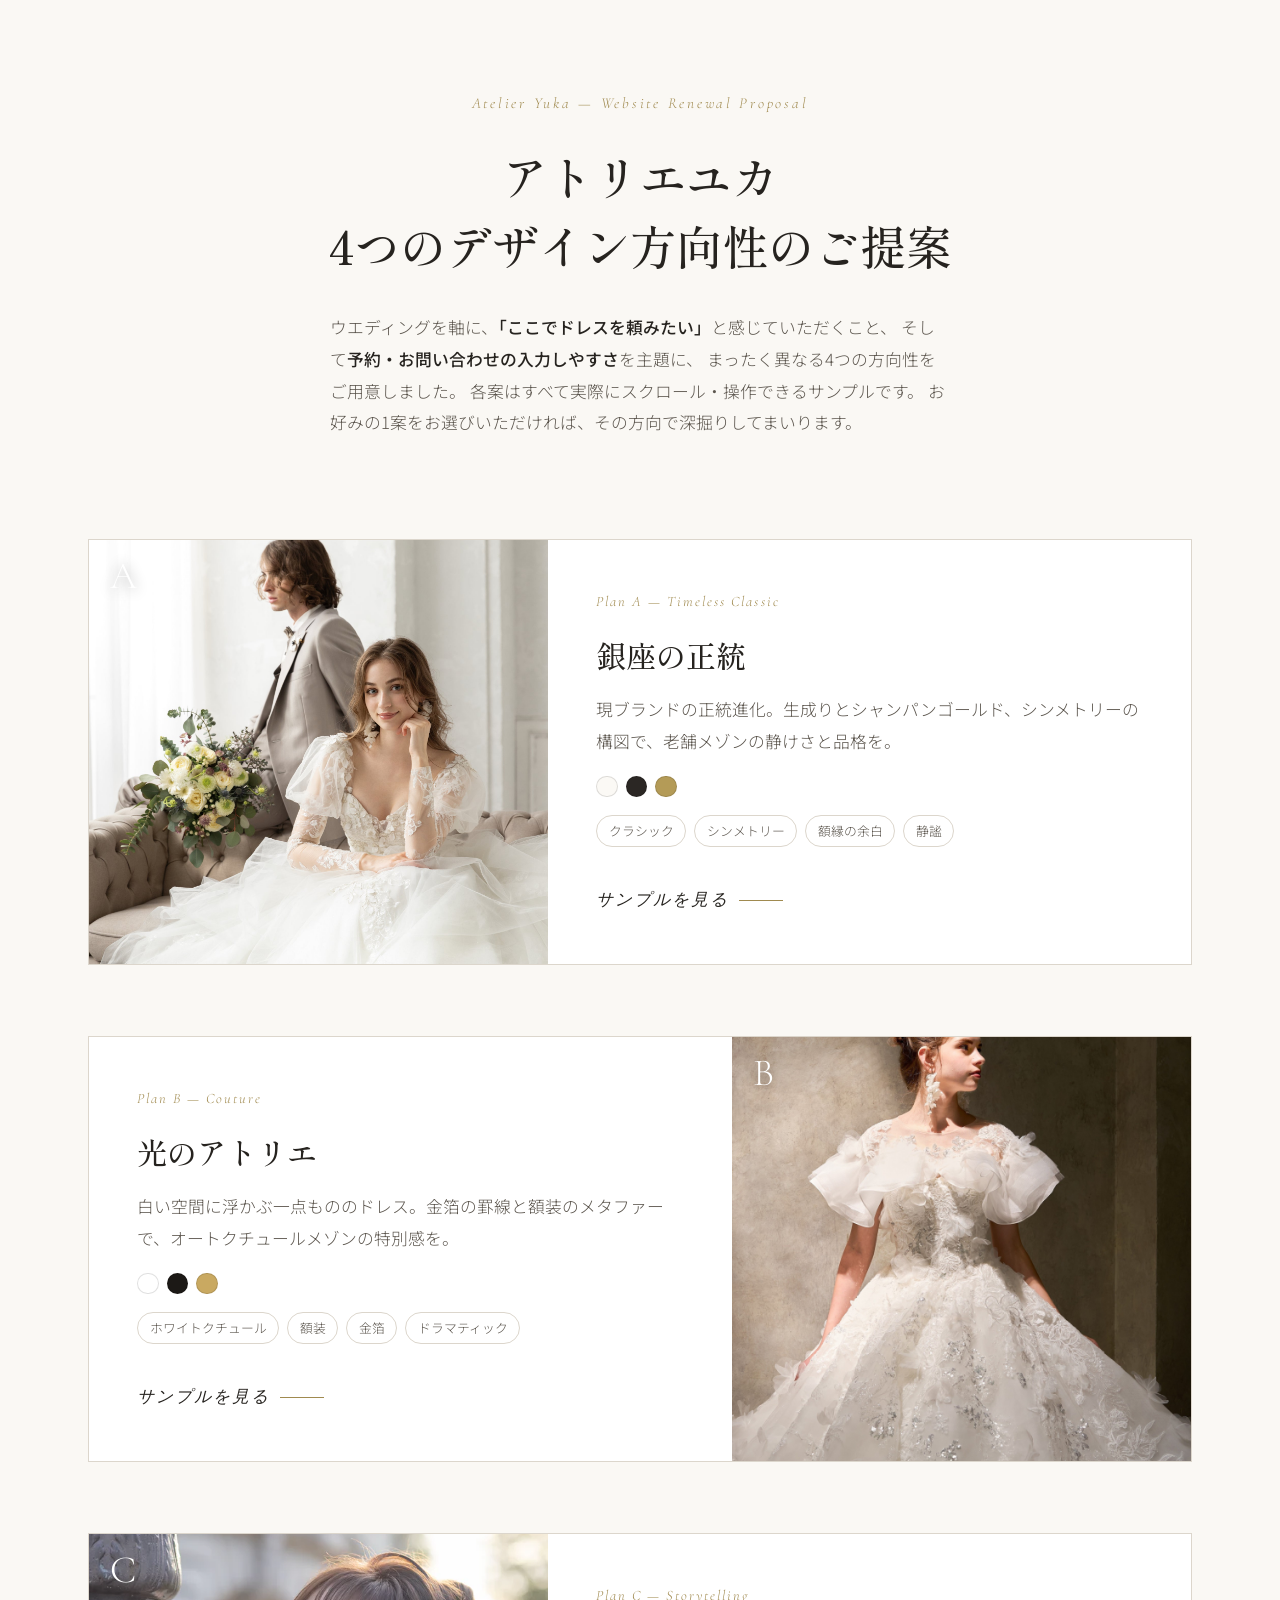
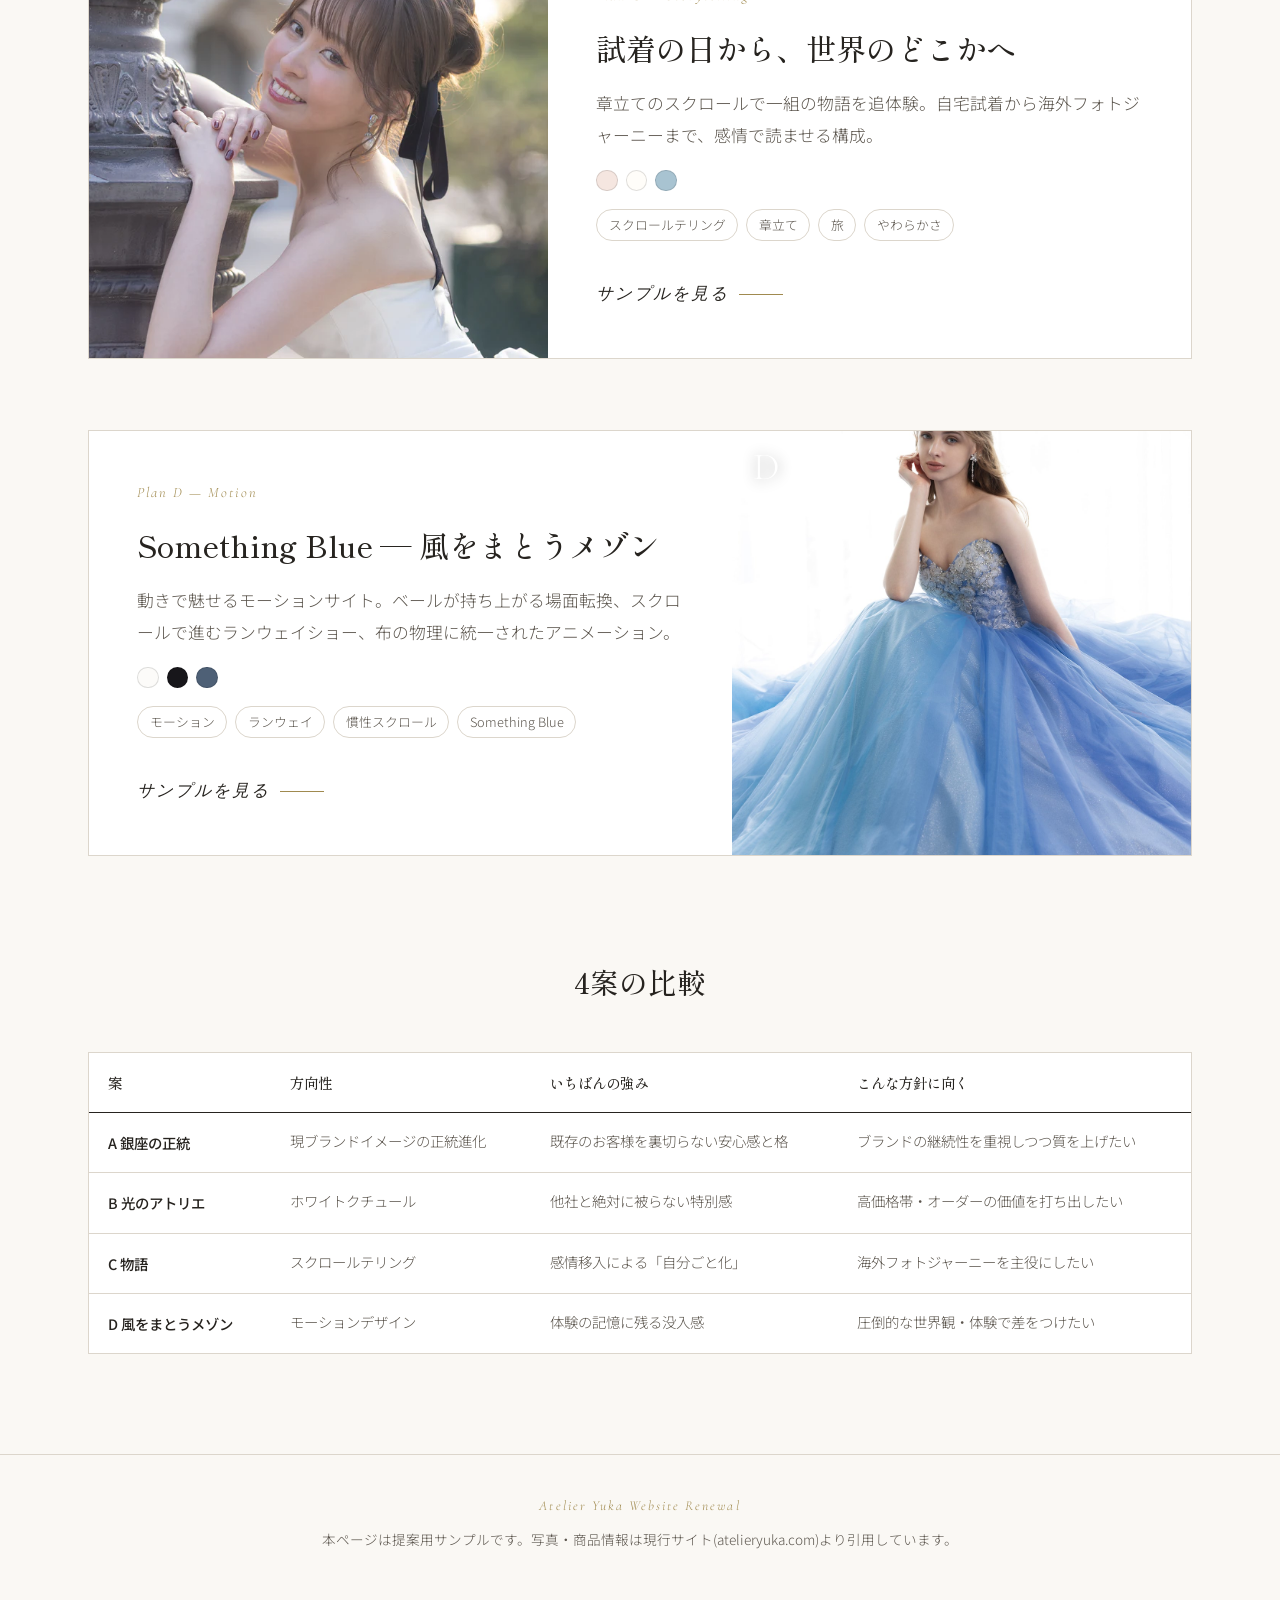
==== archive/index.html @ 978448c2 "refactor: A案をルートに昇格し、比較ページと他案を archive/ へ退避" ====
<!DOCTYPE html>
<html lang="ja">
<head>
<meta charset="UTF-8">
<meta name="viewport" content="width=device-width, initial-scale=1">
<title>アトリエユカ リニューアル提案 — 4つのデザイン案</title>
<meta name="description" content="アトリエユカ サイトフルリプレイスに向けた4つのデザイン方向性のご提案。各案は実際に操作できるサンプルです。">
<link rel="preconnect" href="https://fonts.googleapis.com">
<link rel="preconnect" href="https://fonts.gstatic.com" crossorigin>
<link href="https://fonts.googleapis.com/css2?family=Cormorant+Garamond:ital,wght@0,400;0,500;1,400&family=Noto+Sans+JP:wght@300;400;500&family=Shippori+Mincho:wght@400;500&display=swap" rel="stylesheet">
<style>
:root {
  --ink: #26231f;
  --ink-soft: #5c564e;
  --paper: #faf8f4;
  --line: #dcd6cc;
  --accent: #a08a4f;
  --text-base: clamp(0.95rem, 0.9rem + 0.25vw, 1.05rem);
  --space-section: clamp(4rem, 3rem + 4vw, 7rem);
  --ease-out: cubic-bezier(0.16, 1, 0.3, 1);
}
* { margin: 0; padding: 0; box-sizing: border-box; }
html { scroll-behavior: smooth; }
body {
  font-family: "Noto Sans JP", sans-serif;
  font-weight: 300;
  font-size: var(--text-base);
  line-height: 1.9;
  color: var(--ink);
  background: var(--paper);
  -webkit-font-smoothing: antialiased;
}
img { max-width: 100%; height: auto; display: block; }
a { color: inherit; }
.skip-link {
  position: absolute; left: -9999px; top: 0;
  background: var(--ink); color: #fff; padding: 0.6em 1.2em; z-index: 100;
}
.skip-link:focus { left: 0; }
:focus-visible { outline: 2px solid var(--accent); outline-offset: 3px; }

.wrap { max-width: 1200px; margin: 0 auto; padding: 0 clamp(1.25rem, 4vw, 3rem); }

/* ---- header ---- */
.site-head {
  padding: calc(var(--space-section) * 0.9) 0 var(--space-section);
  text-align: center;
}
.site-head .en {
  font-family: "Cormorant Garamond", serif;
  font-style: italic;
  font-size: 0.95rem;
  letter-spacing: 0.18em;
  color: var(--accent);
  display: block;
  margin-bottom: 1.4rem;
}
.site-head h1 {
  font-family: "Shippori Mincho", serif;
  font-weight: 500;
  font-size: clamp(1.6rem, 1.2rem + 2.4vw, 2.9rem);
  line-height: 1.5;
  text-wrap: balance;
}
.site-head .lede {
  max-width: 620px;
  margin: 2rem auto 0;
  color: var(--ink-soft);
  text-align: left;
}
.site-head .lede strong { font-weight: 500; color: var(--ink); }

/* ---- proposal cards ---- */
.proposals { display: grid; gap: clamp(2.5rem, 2rem + 3vw, 5rem); padding-bottom: var(--space-section); }
.proposal {
  display: grid;
  grid-template-columns: minmax(0, 5fr) minmax(0, 7fr);
  border: 1px solid var(--line);
  background: #fff;
  text-decoration: none;
  overflow: hidden;
  transition: transform 180ms var(--ease-out), box-shadow 180ms var(--ease-out);
}
.proposal:hover, .proposal:focus-visible {
  transform: translateY(-4px);
  box-shadow: 0 18px 40px -20px rgba(38, 35, 31, 0.28);
}
.proposal:nth-of-type(even) { grid-template-columns: minmax(0, 7fr) minmax(0, 5fr); }
.proposal:nth-of-type(even) .proposal-visual { order: 2; }
.proposal-visual { position: relative; min-height: 300px; }
.proposal-visual img {
  position: absolute; inset: 0;
  width: 100%; height: 100%;
  object-fit: cover;
}
.proposal-visual .letter {
  position: absolute; top: 1.1rem; left: 1.3rem;
  font-family: "Cormorant Garamond", serif;
  font-size: 2.4rem; line-height: 1;
  color: #fff;
  text-shadow: 0 1px 14px rgba(0,0,0,0.45);
}
.proposal-body { padding: clamp(1.8rem, 1.4rem + 2vw, 3.2rem); display: flex; flex-direction: column; gap: 1.1rem; }
.proposal-body .plan-no {
  font-family: "Cormorant Garamond", serif;
  font-style: italic;
  letter-spacing: 0.14em;
  font-size: 0.9rem;
  color: var(--accent);
}
.proposal-body h2 {
  font-family: "Shippori Mincho", serif;
  font-weight: 500;
  font-size: clamp(1.35rem, 1.2rem + 0.9vw, 1.9rem);
  line-height: 1.45;
  text-wrap: balance;
}
.proposal-body .concept { color: var(--ink-soft); }
.palette { display: flex; gap: 0.5rem; align-items: center; }
.palette span {
  width: 1.35rem; height: 1.35rem; border-radius: 50%;
  border: 1px solid rgba(0,0,0,0.12);
}
.keywords { display: flex; flex-wrap: wrap; gap: 0.5rem; list-style: none; }
.keywords li {
  font-size: 0.8rem;
  border: 1px solid var(--line);
  padding: 0.25em 0.9em;
  border-radius: 999px;
  color: var(--ink-soft);
  white-space: nowrap;
}
.proposal-body .view {
  margin-top: auto;
  padding-top: 1.2rem;
  font-family: "Cormorant Garamond", serif;
  font-style: italic;
  font-size: 1.05rem;
  letter-spacing: 0.12em;
  color: var(--ink);
  display: inline-flex; align-items: center; gap: 0.6em;
}
.proposal-body .view::after {
  content: "";
  width: 2.6em; height: 1px;
  background: var(--accent);
  transition: transform 180ms var(--ease-out);
  transform-origin: left center;
}
.proposal:hover .view::after, .proposal:focus-visible .view::after { transform: scaleX(1.5); }

/* ---- compare table ---- */
.compare { padding-bottom: var(--space-section); }
.compare h2 {
  font-family: "Shippori Mincho", serif;
  font-weight: 500;
  font-size: clamp(1.3rem, 1.1rem + 1vw, 1.8rem);
  text-align: center;
  margin-bottom: 2.6rem;
}
.compare-scroll { overflow-x: auto; border: 1px solid var(--line); background: #fff; }
table { border-collapse: collapse; width: 100%; min-width: 760px; font-size: 0.9rem; }
caption { position: absolute; left: -9999px; }
th, td { padding: 1rem 1.2rem; text-align: left; vertical-align: top; border-bottom: 1px solid var(--line); }
thead th {
  font-family: "Shippori Mincho", serif;
  font-weight: 500;
  white-space: nowrap;
  border-bottom: 1px solid var(--ink);
}
tbody th { font-weight: 500; white-space: nowrap; }
tbody tr:last-child th, tbody tr:last-child td { border-bottom: none; }
td { color: var(--ink-soft); line-height: 1.7; }

/* ---- footer ---- */
.site-foot {
  border-top: 1px solid var(--line);
  padding: 2.4rem 0 3rem;
  text-align: center;
  color: var(--ink-soft);
  font-size: 0.85rem;
}
.site-foot .en {
  font-family: "Cormorant Garamond", serif;
  font-style: italic;
  letter-spacing: 0.15em;
  display: block;
  margin-bottom: 0.5rem;
  color: var(--accent);
}

@media (max-width: 760px) {
  .proposal, .proposal:nth-of-type(even) { grid-template-columns: 1fr; }
  .proposal:nth-of-type(even) .proposal-visual { order: 0; }
  .proposal-visual { min-height: 0; aspect-ratio: 16 / 9; }
}
@media (prefers-reduced-motion: reduce) {
  html { scroll-behavior: auto; }
  .proposal, .proposal-body .view::after { transition: none; }
}
</style>
</head>
<body>
<a class="skip-link" href="#main">本文へスキップ</a>

<header class="site-head wrap">
  <span class="en">Atelier Yuka — Website Renewal Proposal</span>
  <h1>アトリエユカ<br>4つのデザイン方向性のご提案</h1>
  <p class="lede">
    ウエディングを軸に、<strong>「ここでドレスを頼みたい」</strong>と感じていただくこと、
    そして<strong>予約・お問い合わせの入力しやすさ</strong>を主題に、
    まったく異なる4つの方向性をご用意しました。
    各案はすべて実際にスクロール・操作できるサンプルです。
    お好みの1案をお選びいただければ、その方向で深掘りしてまいります。
  </p>
</header>

<main id="main">
  <div class="proposals wrap">

    <a class="proposal" href="../index.html">
      <div class="proposal-visual">
        <img src="../assets/img/hero-01.jpg" alt="ソファに腰掛けるウエディングドレス姿の女性とタキシードの男性" width="900" height="857" fetchpriority="high">
        <span class="letter" aria-hidden="true">A</span>
      </div>
      <div class="proposal-body">
        <span class="plan-no">Plan A — Timeless Classic</span>
        <h2>銀座の正統</h2>
        <p class="concept">現ブランドの正統進化。生成りとシャンパンゴールド、シンメトリーの構図で、老舗メゾンの静けさと品格を。</p>
        <div class="palette" role="img" aria-label="配色: 生成り、墨、シャンパンゴールド">
          <span style="background:#FBF9F5"></span>
          <span style="background:#2B2724"></span>
          <span style="background:#B49B57"></span>
        </div>
        <ul class="keywords">
          <li>クラシック</li><li>シンメトリー</li><li>額縁の余白</li><li>静謐</li>
        </ul>
        <span class="view">サンプルを見る</span>
      </div>
    </a>

    <a class="proposal" href="b-couture/index.html">
      <div class="proposal-visual">
        <img src="../assets/img/wd-01.png" alt="やわらかな光の中に立つオートクチュールのウエディングドレス" width="1080" height="1350" loading="lazy">
        <span class="letter" aria-hidden="true">B</span>
      </div>
      <div class="proposal-body">
        <span class="plan-no">Plan B — Couture</span>
        <h2>光のアトリエ</h2>
        <p class="concept">白い空間に浮かぶ一点もののドレス。金箔の罫線と額装のメタファーで、オートクチュールメゾンの特別感を。</p>
        <div class="palette" role="img" aria-label="配色: 白、墨、金">
          <span style="background:#FFFFFF"></span>
          <span style="background:#1C1916"></span>
          <span style="background:#C9A961"></span>
        </div>
        <ul class="keywords">
          <li>ホワイトクチュール</li><li>額装</li><li>金箔</li><li>ドラマティック</li>
        </ul>
        <span class="view">サンプルを見る</span>
      </div>
    </a>

    <a class="proposal" href="c-story/index.html">
      <div class="proposal-visual">
        <img src="../assets/img/journey-paris.png" alt="パリ・エッフェル塔の前でのウエディングフォト" width="640" height="960" loading="lazy">
        <span class="letter" aria-hidden="true">C</span>
      </div>
      <div class="proposal-body">
        <span class="plan-no">Plan C — Storytelling</span>
        <h2>試着の日から、世界のどこかへ</h2>
        <p class="concept">章立てのスクロールで一組の物語を追体験。自宅試着から海外フォトジャーニーまで、感情で読ませる構成。</p>
        <div class="palette" role="img" aria-label="配色: ブラッシュ、アイボリー、スカイブルー">
          <span style="background:#F5E6E0"></span>
          <span style="background:#FFFDF9"></span>
          <span style="background:#A8C3D1"></span>
        </div>
        <ul class="keywords">
          <li>スクロールテリング</li><li>章立て</li><li>旅</li><li>やわらかさ</li>
        </ul>
        <span class="view">サンプルを見る</span>
      </div>
    </a>

    <a class="proposal" href="d-motion/index.html">
      <div class="proposal-visual">
        <img src="../assets/img/cd-01.jpg" alt="淡いブルーのカラードレスをまとい座る女性" width="800" height="1199" loading="lazy">
        <span class="letter" aria-hidden="true">D</span>
      </div>
      <div class="proposal-body">
        <span class="plan-no">Plan D — Motion</span>
        <h2>Something Blue — 風をまとうメゾン</h2>
        <p class="concept">動きで魅せるモーションサイト。ベールが持ち上がる場面転換、スクロールで進むランウェイショー、布の物理に統一されたアニメーション。</p>
        <div class="palette" role="img" aria-label="配色: 白磁、墨、サムシングブルー">
          <span style="background:#FCFBF9"></span>
          <span style="background:#17161A"></span>
          <span style="background:#4E6076"></span>
        </div>
        <ul class="keywords">
          <li>モーション</li><li>ランウェイ</li><li>慣性スクロール</li><li>Something Blue</li>
        </ul>
        <span class="view">サンプルを見る</span>
      </div>
    </a>

  </div>

  <section class="compare wrap" aria-labelledby="compare-heading">
    <h2 id="compare-heading">4案の比較</h2>
    <div class="compare-scroll">
      <table>
        <caption>4つのデザイン案の方向性・強み・向いているお客様像の比較</caption>
        <thead>
          <tr>
            <th scope="col">案</th>
            <th scope="col">方向性</th>
            <th scope="col">いちばんの強み</th>
            <th scope="col">こんな方針に向く</th>
          </tr>
        </thead>
        <tbody>
          <tr>
            <th scope="row">A 銀座の正統</th>
            <td>現ブランドイメージの正統進化</td>
            <td>既存のお客様を裏切らない安心感と格</td>
            <td>ブランドの継続性を重視しつつ質を上げたい</td>
          </tr>
          <tr>
            <th scope="row">B 光のアトリエ</th>
            <td>ホワイトクチュール</td>
            <td>他社と絶対に被らない特別感</td>
            <td>高価格帯・オーダーの価値を打ち出したい</td>
          </tr>
          <tr>
            <th scope="row">C 物語</th>
            <td>スクロールテリング</td>
            <td>感情移入による「自分ごと化」</td>
            <td>海外フォトジャーニーを主役にしたい</td>
          </tr>
          <tr>
            <th scope="row">D 風をまとうメゾン</th>
            <td>モーションデザイン</td>
            <td>体験の記憶に残る没入感</td>
            <td>圧倒的な世界観・体験で差をつけたい</td>
          </tr>
        </tbody>
      </table>
    </div>
  </section>
</main>

<footer class="site-foot">
  <div class="wrap">
    <span class="en">Atelier Yuka Website Renewal</span>
    <p>本ページは提案用サンプルです。写真・商品情報は現行サイト(atelieryuka.com)より引用しています。</p>
  </div>
</footer>
</body>
</html>
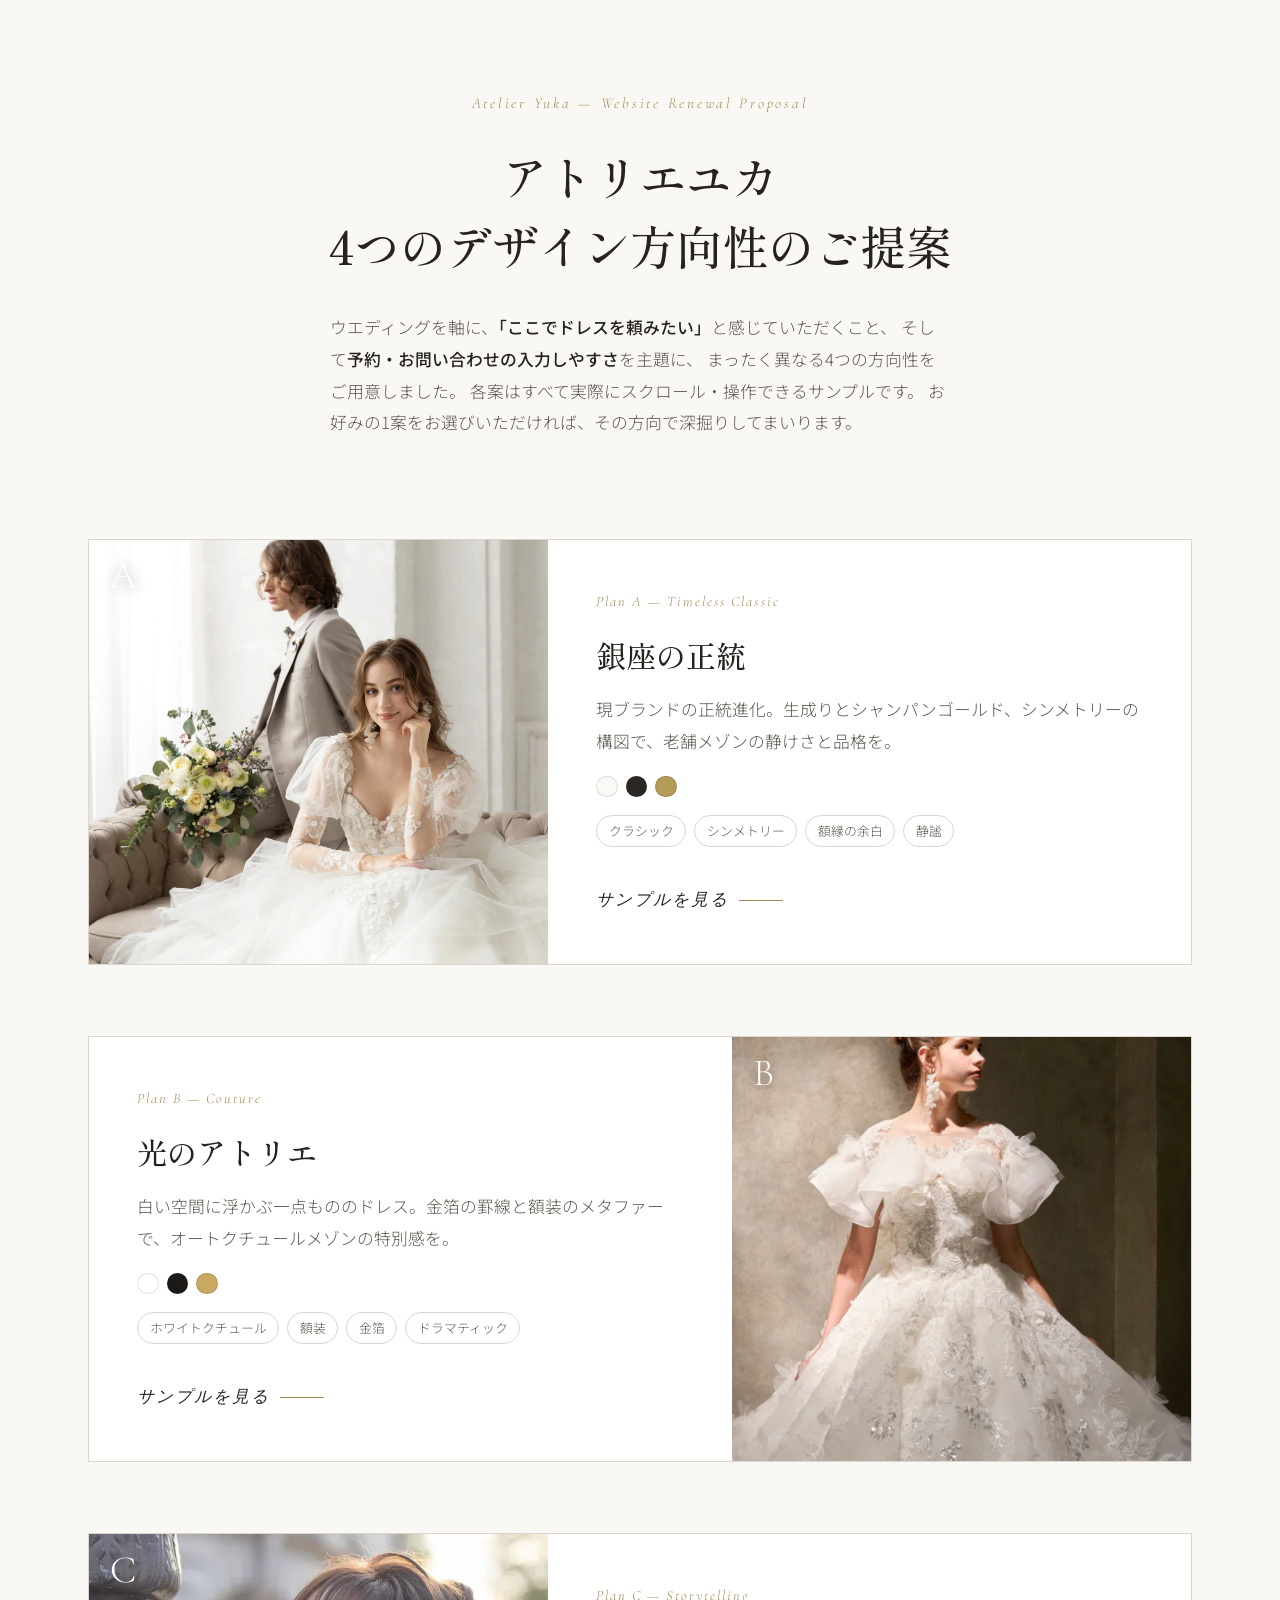
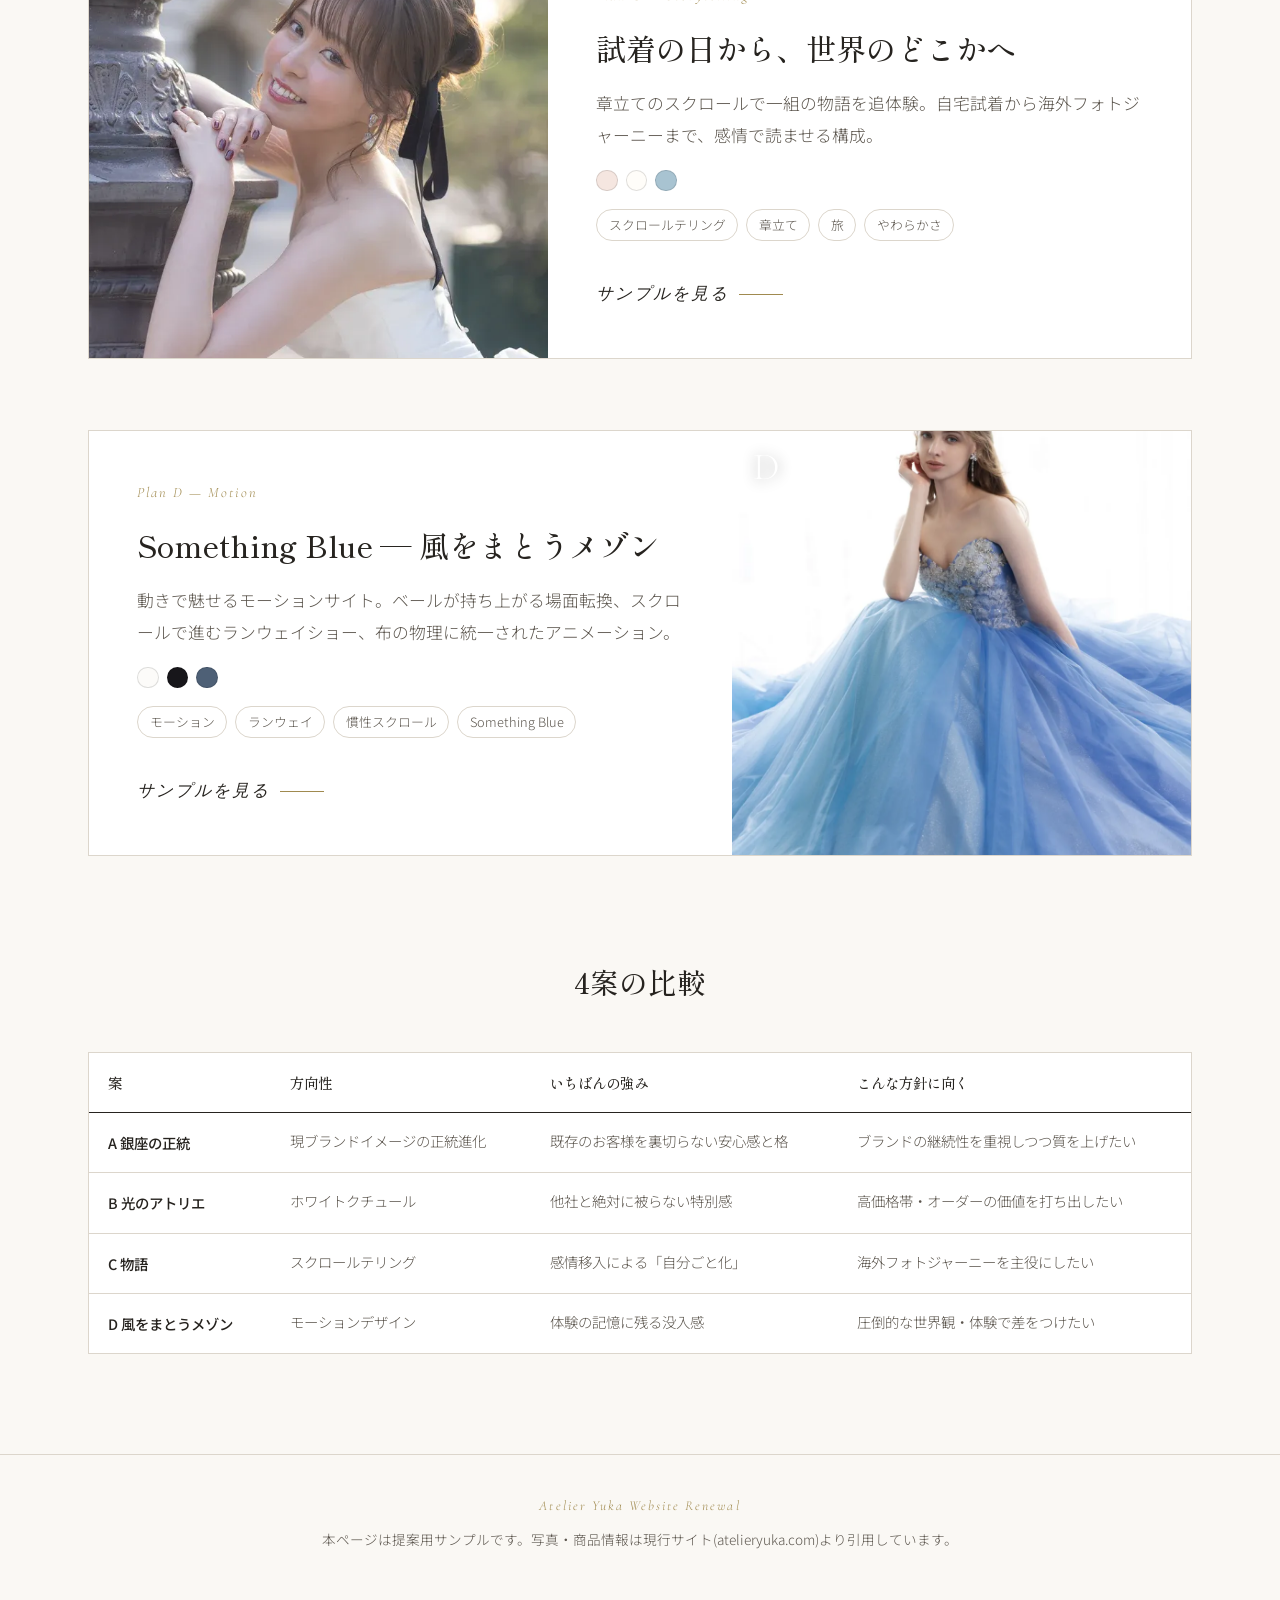
==== commit 5c470372: "perf: 全画像をWebP化し未使用画像を削除（トップの画像 21.8MB → 3.6MB / 84%削減）" ====
--- a/archive/index.html
+++ b/archive/index.html
@@ -220,7 +220,7 @@
 
     <a class="proposal" href="../index.html">
       <div class="proposal-visual">
-        <img src="../assets/img/hero-01.jpg" alt="ソファに腰掛けるウエディングドレス姿の女性とタキシードの男性" width="900" height="857" fetchpriority="high">
+        <img src="../assets/img/hero-01.webp" alt="ソファに腰掛けるウエディングドレス姿の女性とタキシードの男性" width="900" height="857" fetchpriority="high">
         <span class="letter" aria-hidden="true">A</span>
       </div>
       <div class="proposal-body">
@@ -241,7 +241,7 @@
 
     <a class="proposal" href="b-couture/index.html">
       <div class="proposal-visual">
-        <img src="../assets/img/wd-01.png" alt="やわらかな光の中に立つオートクチュールのウエディングドレス" width="1080" height="1350" loading="lazy">
+        <img src="../assets/img/wd-01.webp" alt="やわらかな光の中に立つオートクチュールのウエディングドレス" width="1080" height="1350" loading="lazy">
         <span class="letter" aria-hidden="true">B</span>
       </div>
       <div class="proposal-body">
@@ -262,7 +262,7 @@
 
     <a class="proposal" href="c-story/index.html">
       <div class="proposal-visual">
-        <img src="../assets/img/journey-paris.png" alt="パリ・エッフェル塔の前でのウエディングフォト" width="640" height="960" loading="lazy">
+        <img src="../assets/img/journey-paris.webp" alt="パリ・エッフェル塔の前でのウエディングフォト" width="640" height="960" loading="lazy">
         <span class="letter" aria-hidden="true">C</span>
       </div>
       <div class="proposal-body">
@@ -283,7 +283,7 @@
 
     <a class="proposal" href="d-motion/index.html">
       <div class="proposal-visual">
-        <img src="../assets/img/cd-01.jpg" alt="淡いブルーのカラードレスをまとい座る女性" width="800" height="1199" loading="lazy">
+        <img src="../assets/img/cd-01.webp" alt="淡いブルーのカラードレスをまとい座る女性" width="800" height="1199" loading="lazy">
         <span class="letter" aria-hidden="true">D</span>
       </div>
       <div class="proposal-body">
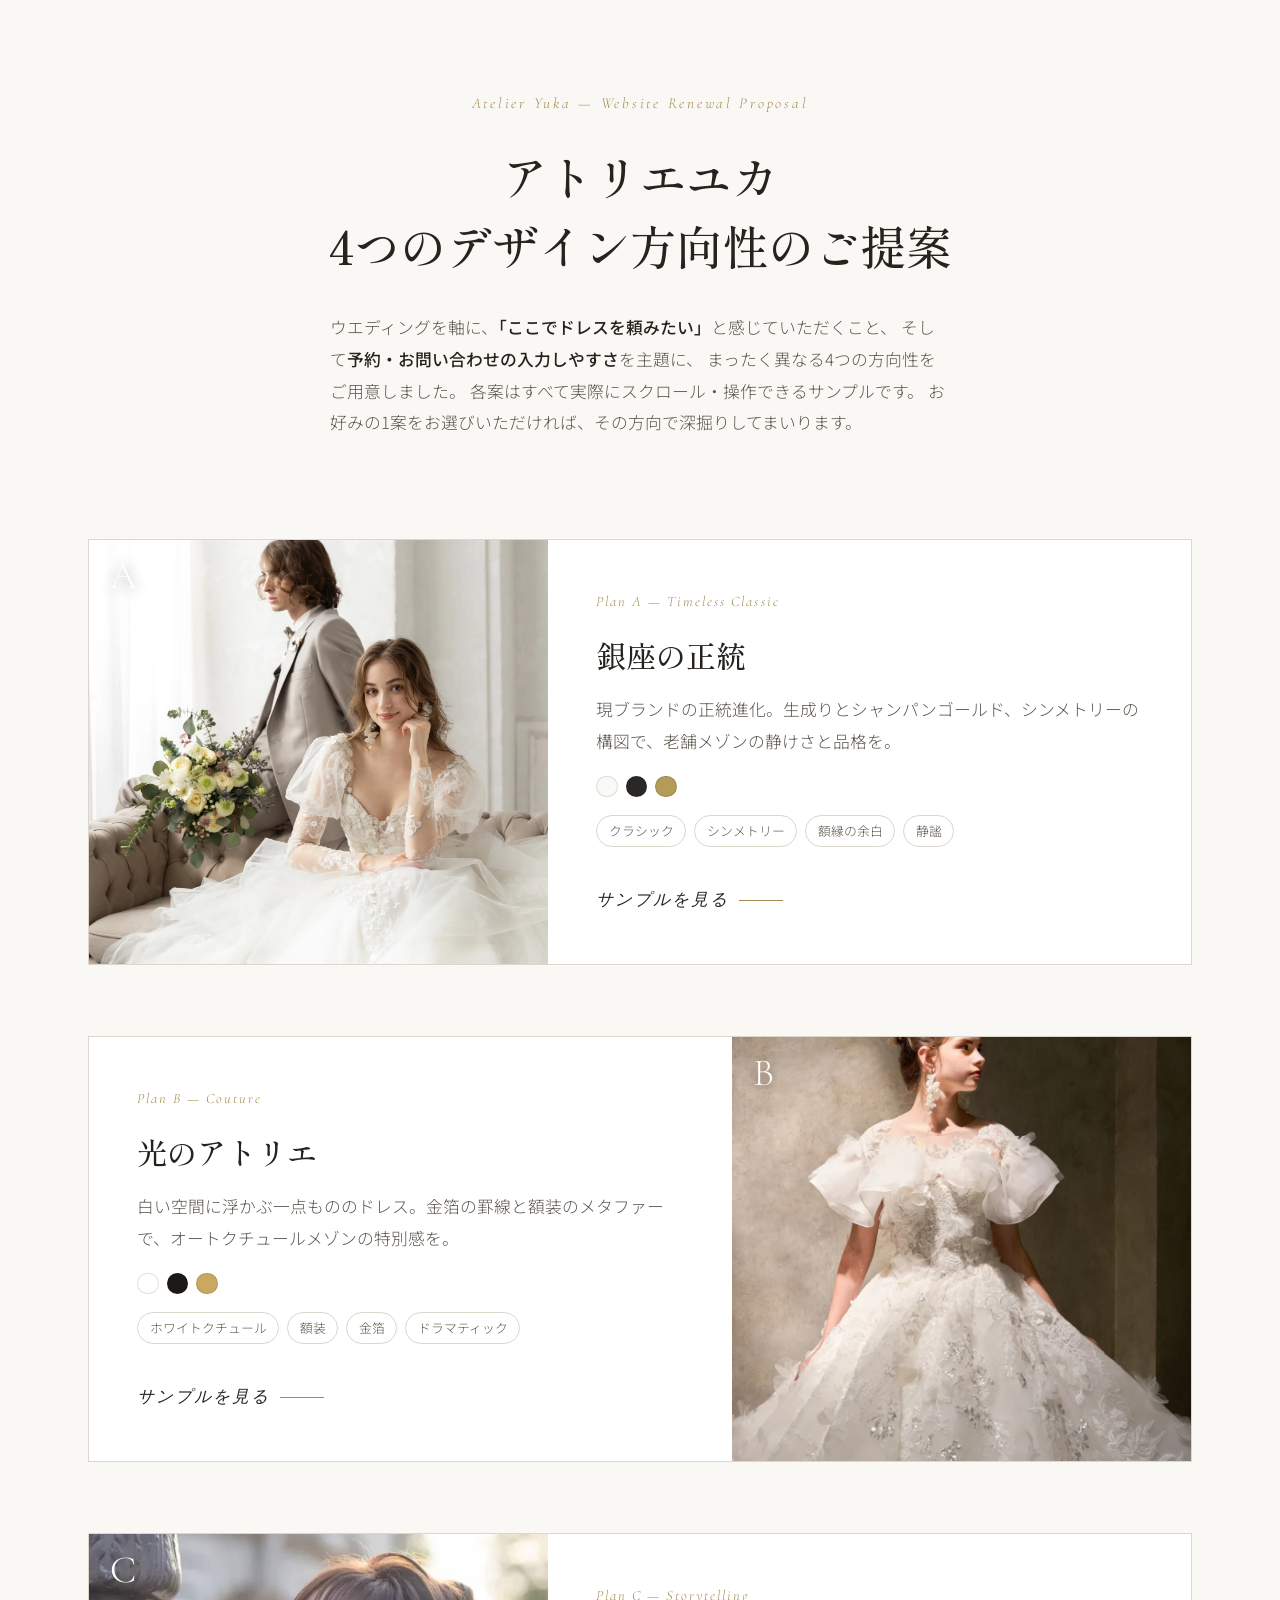
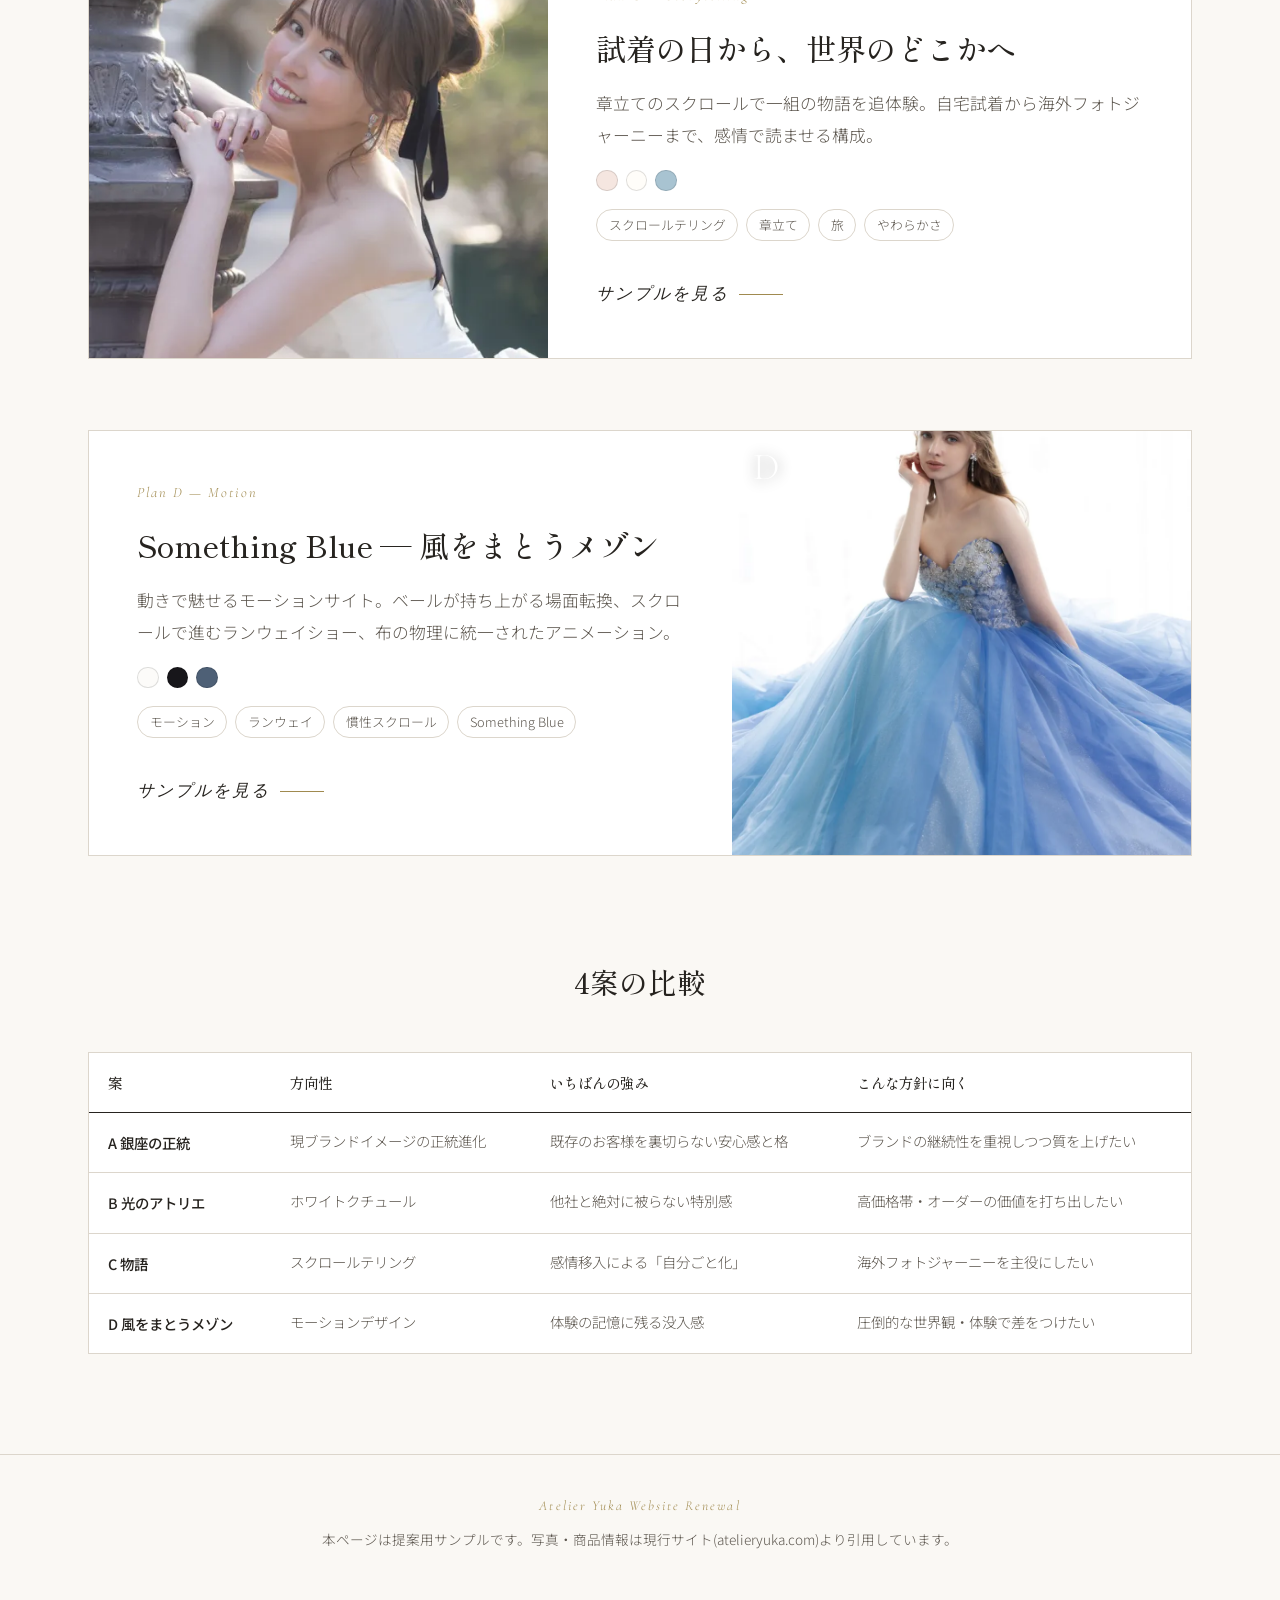
==== commit c3ced815: "feat: 公開準備とスマホ表示の最適化 - モバイルは商品グリッドを2カラム化し、初期6件＋「さらに表示」に（縦スクロールを約70%短縮） - タブは折り返しから横スクロール1段へ - スマホでは型" ====
--- a/archive/index.html
+++ b/archive/index.html
@@ -3,6 +3,7 @@
 <head>
 <meta charset="UTF-8">
 <meta name="viewport" content="width=device-width, initial-scale=1">
+<meta name="robots" content="noindex, nofollow">
 <title>アトリエユカ リニューアル提案 — 4つのデザイン案</title>
 <meta name="description" content="アトリエユカ サイトフルリプレイスに向けた4つのデザイン方向性のご提案。各案は実際に操作できるサンプルです。">
 <link rel="preconnect" href="https://fonts.googleapis.com">
